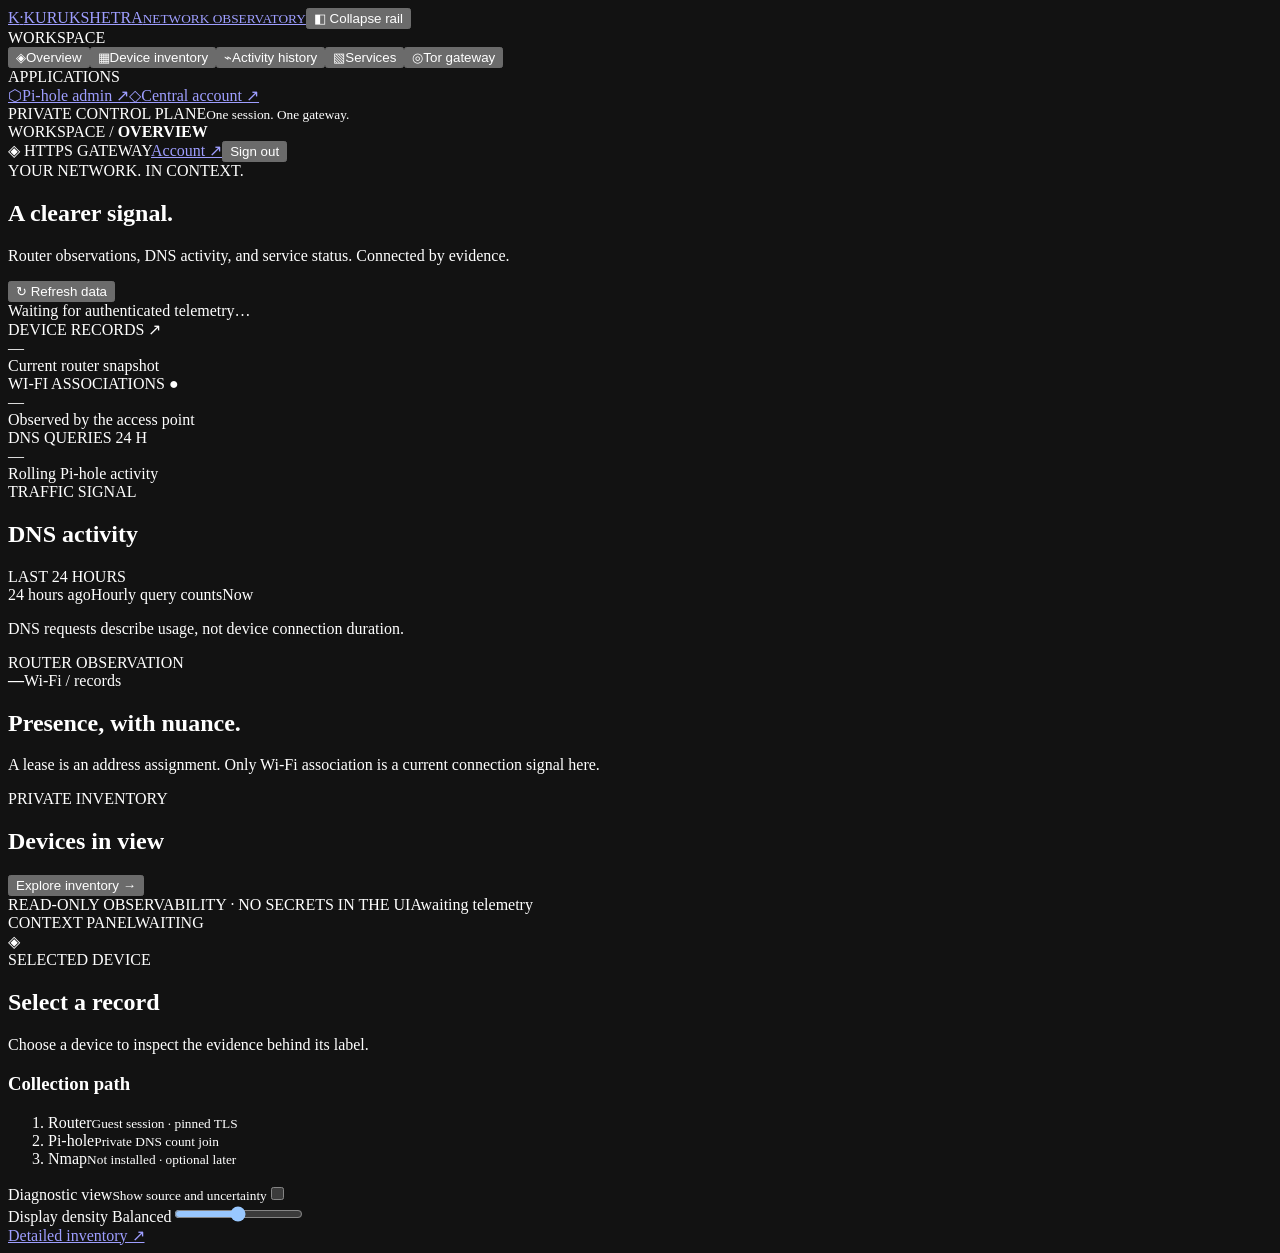
==== config/portal/www/index.html @ 66571d4a "Add authenticated network observatory and harden HTTPS gateway" ====
<!doctype html>
<html lang="en"><head><meta charset="utf-8"><meta name="viewport" content="width=device-width,initial-scale=1"><meta name="color-scheme" content="dark"><title>Kurukshetra · Network observatory</title><link rel="stylesheet" href="/portal.css"><script src="/portal.js" defer></script></head>
<body><div class="app-shell" id="app-shell">
<aside class="nav-rail"><a class="brand" href="/" aria-label="Kurukshetra home"><span class="brand-mark">K<span>·</span></span><span class="brand-copy">KURUKSHETRA<small>NETWORK OBSERVATORY</small></span></a><button class="rail-toggle" id="collapse-nav" aria-expanded="true" aria-label="Collapse navigation">◧ <span>Collapse rail</span></button><div class="nav-label">WORKSPACE</div><nav aria-label="Workspace"><button class="nav-item active" data-view="overview" aria-current="page"><span class="nav-icon">◈</span><span>Overview</span></button><button class="nav-item" data-view="devices"><span class="nav-icon">▦</span><span>Device inventory</span></button><button class="nav-item" data-view="activity"><span class="nav-icon">⌁</span><span>Activity history</span></button><button class="nav-item" data-view="services"><span class="nav-icon">▧</span><span>Services</span></button><button class="nav-item" data-view="tor"><span class="nav-icon">◎</span><span>Tor gateway</span></button></nav><div class="nav-label">APPLICATIONS</div><nav aria-label="Applications"><a class="nav-item" href="/admin/"><span class="nav-icon">⬡</span><span>Pi-hole admin ↗</span></a><a class="nav-item" href="/auth/"><span class="nav-icon">◇</span><span>Central account ↗</span></a></nav><div class="rail-bottom"><span class="status-dot"></span><span>PRIVATE CONTROL PLANE<small>One session. One gateway.</small></span></div></aside>
<div class="workspace"><header class="topbar"><div class="breadcrumb">WORKSPACE <span>/</span> <strong id="breadcrumb-current">OVERVIEW</strong></div><div class="top-actions"><span class="secure-badge">◈ HTTPS GATEWAY</span><a href="/auth/" class="account-link">Account ↗</a><button id="logout" class="icon-button">Sign out</button></div></header>
<main><section class="page-heading"><div><div class="eyebrow">YOUR NETWORK. IN CONTEXT.</div><h1 id="page-title">A clearer signal.</h1><p id="page-description">Router observations, DNS activity, and service status. Connected by evidence.</p></div><button class="button" id="refresh">↻ Refresh data</button></section>
<div id="notice" class="notice" role="status" aria-live="polite">Waiting for authenticated telemetry…</div>
<section class="metrics" aria-label="Observed network summary"><article class="metric glass"><div class="metric-label">DEVICE RECORDS <span>↗</span></div><div class="metric-value" id="record-count">—</div><div class="metric-note">Current router snapshot</div></article><article class="metric glass"><div class="metric-label">WI-FI ASSOCIATIONS <span class="cyan">●</span></div><div class="metric-value" id="wifi-count">—</div><div class="metric-note">Observed by the access point</div></article><article class="metric glass"><div class="metric-label">DNS QUERIES <span>24 H</span></div><div class="metric-value" id="query-count">—</div><div class="metric-note">Rolling Pi-hole activity</div></article></section>
<section class="view-panel" id="view-overview"><div class="chart-layout"><article class="glass chart-card"><div class="panel-heading"><div><div class="eyebrow">TRAFFIC SIGNAL</div><h2>DNS activity</h2></div><span class="badge">LAST 24 HOURS</span></div><div id="dns-chart" class="dns-chart" role="img" aria-label="DNS history unavailable"></div><div class="chart-axis"><span>24 hours ago</span><span>Hourly query counts</span><span>Now</span></div><p class="chart-note">DNS requests describe usage, not device connection duration.</p></article><article class="glass association-card"><div class="eyebrow">ROUTER OBSERVATION</div><div class="ring" id="association-ring" role="progressbar" aria-label="Observed Wi-Fi associations out of router records"><div><strong id="association-fraction">—</strong><span>Wi-Fi / records</span></div></div><h2>Presence, with nuance.</h2><p>A lease is an address assignment. Only Wi-Fi association is a current connection signal here.</p></article></div><div class="section-heading"><div><div class="eyebrow">PRIVATE INVENTORY</div><h2>Devices in view</h2></div><button class="text-button" id="all-devices">Explore inventory →</button></div><div id="overview-devices" class="device-grid"></div></section>
<section class="view-panel" id="view-devices" hidden><div class="inventory-toolbar"><label class="search-label"><span>⌕</span><input id="search" type="search" placeholder="Search name, address, or device hint" aria-label="Search devices"></label><div class="filter-group" aria-label="Device filter"><button class="filter active" data-filter="all" aria-pressed="true">All records</button><button class="filter" data-filter="wifi" aria-pressed="false">Wi-Fi observed</button><button class="filter" data-filter="lease" aria-pressed="false">Lease only</button></div></div><div id="devices" class="device-grid"></div><p class="small-note">Device types are inferred from router hostnames. Private MAC addresses may rotate. No port or OS scan is running.</p></section>
<section class="view-panel" id="view-activity" hidden><article class="glass history-card"><div class="panel-heading"><h2>Observation history</h2><span class="badge">ROLLING 24 H</span></div><p class="small-note">History starts with collection. First observed is not the actual connection time; polling can miss short connections.</p><div class="table-wrap"><table><thead><tr><th>Device</th><th>First observed</th><th>Last observed</th><th>Wi-Fi samples</th></tr></thead><tbody id="history"></tbody></table></div></article></section>
<section class="view-panel" id="view-services" hidden><div id="services" class="device-grid"></div><p class="small-note">Container health is a service signal, not an end-to-end guarantee.</p></section>
<section class="view-panel" id="view-tor" hidden><article class="glass tor-card"><div class="panel-heading"><h2>Tor gateway</h2><span class="badge">PRIVATE CONNECTION GUIDE</span></div><p>Use an individually provisioned WireGuard profile for every client. Private keys are never distributed by this portal.</p><div id="tor-peers"></div><div id="tor-metrics" class="tor-metrics"></div><h3>Client tools</h3><p>Download and review the controller and its helper before installation. These links require your central session.</p><div class="download-grid"><div><h3>Ubuntu</h3><a href="/client/ubuntu/tor-client.sh" download>Client controller ↓</a><a href="/client/ubuntu/trial.sh" download>Trial helper ↓</a><a href="/client/ubuntu/open-tor-browser.sh" download>Browser helper ↓</a><pre>sudo kurukshetra-tor connect
sudo kurukshetra-tor status
sudo kurukshetra-tor disconnect</pre></div><div><h3>Windows</h3><a href="/client/windows/windows-tor.ps1" download>Client controller ↓</a><a href="/client/windows/open-tor-browser.ps1" download>Browser helper ↓</a><a href="/client/windows/install-shortcuts.ps1" download>Desktop shortcuts ↓</a><p>Use the installed Connect Tor shortcut. Persistent Windows mode starts with the OS. Stop explicitly disables startup; Uninstall removes the service.</p></div></div><p class="small-note">Ordinary browsers use a separate SOCKS-configured profile. They do not provide Tor Browser’s fingerprint protections. Use the documented private peer setup before connecting.</p></article></section>
<footer><span>READ-ONLY OBSERVABILITY <i>·</i> NO SECRETS IN THE UI</span><span id="last-refresh">Awaiting telemetry</span></footer></main></div>
<aside class="telemetry-panel"><div class="telemetry-top"><span class="eyebrow">CONTEXT PANEL</span><span class="live-chip" id="snapshot-chip">WAITING</span></div><div class="selected-icon">◈</div><div class="eyebrow">SELECTED DEVICE</div><h2 id="selected-name">Select a record</h2><p id="selected-description">Choose a device to inspect the evidence behind its label.</p><dl id="selected-details"></dl><div class="telemetry-divider"></div><h3>Collection path</h3><ol class="source-path"><li><span class="path-dot"></span><div>Router<small>Guest session · pinned TLS</small></div></li><li><span class="path-dot violet-dot"></span><div>Pi-hole<small>Private DNS count join</small></div></li><li><span class="path-dot muted-dot"></span><div>Nmap<small>Not installed · optional later</small></div></li></ol><div class="telemetry-divider"></div><label class="switch-row"><span>Diagnostic view<small>Show source and uncertainty</small></span><input id="diagnostics" type="checkbox" role="switch"></label><div class="density-control"><label for="density">Display density <span id="density-label">Balanced</span></label><input id="density" type="range" min="0" max="2" value="1" step="1"></div><div class="diagnostic-note" id="diagnostic-note" hidden>Presentation only. No network scan or gateway configuration is changed. OS hints are not verified, and DNS joins can be affected by address reassignment.</div><a class="text-button telemetry-link" href="/inventory/">Detailed inventory ↗</a></aside>
</div></body></html>
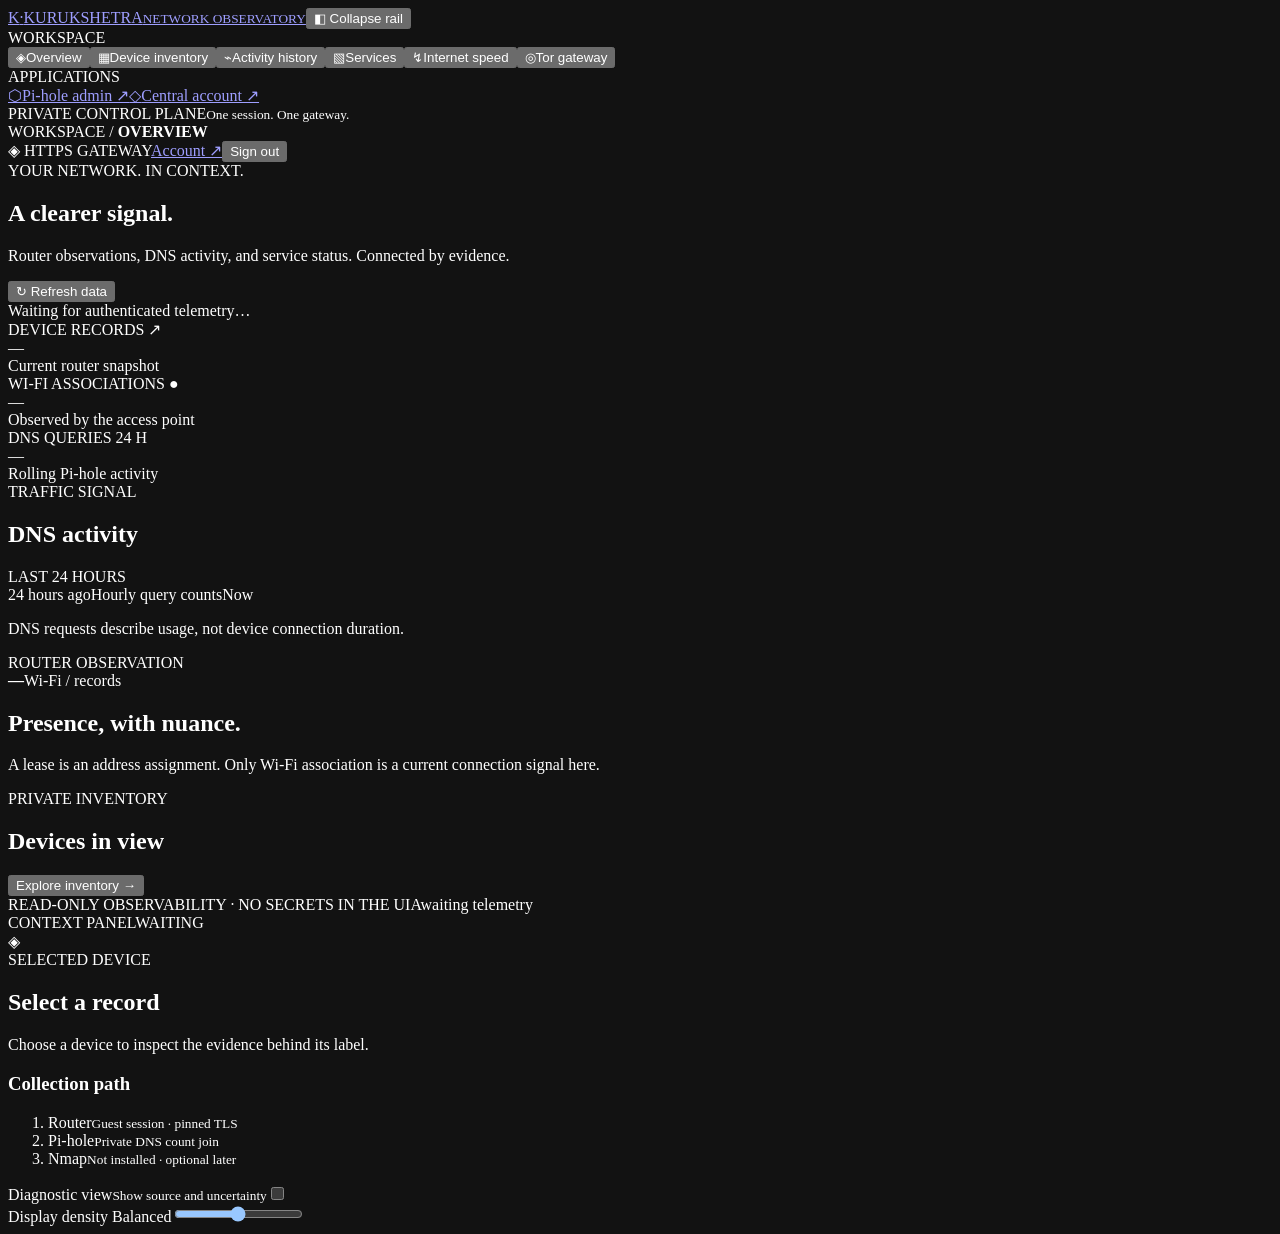
==== commit 0d626e0c: "Add home and Tor speed telemetry and retire legacy inventory UI" ====
--- a/config/portal/www/index.html
+++ b/config/portal/www/index.html
@@ -1,7 +1,7 @@
 <!doctype html>
 <html lang="en"><head><meta charset="utf-8"><meta name="viewport" content="width=device-width,initial-scale=1"><meta name="color-scheme" content="dark"><title>Kurukshetra · Network observatory</title><link rel="stylesheet" href="/portal.css"><script src="/portal.js" defer></script></head>
 <body><div class="app-shell" id="app-shell">
-<aside class="nav-rail"><a class="brand" href="/" aria-label="Kurukshetra home"><span class="brand-mark">K<span>·</span></span><span class="brand-copy">KURUKSHETRA<small>NETWORK OBSERVATORY</small></span></a><button class="rail-toggle" id="collapse-nav" aria-expanded="true" aria-label="Collapse navigation">◧ <span>Collapse rail</span></button><div class="nav-label">WORKSPACE</div><nav aria-label="Workspace"><button class="nav-item active" data-view="overview" aria-current="page"><span class="nav-icon">◈</span><span>Overview</span></button><button class="nav-item" data-view="devices"><span class="nav-icon">▦</span><span>Device inventory</span></button><button class="nav-item" data-view="activity"><span class="nav-icon">⌁</span><span>Activity history</span></button><button class="nav-item" data-view="services"><span class="nav-icon">▧</span><span>Services</span></button><button class="nav-item" data-view="tor"><span class="nav-icon">◎</span><span>Tor gateway</span></button></nav><div class="nav-label">APPLICATIONS</div><nav aria-label="Applications"><a class="nav-item" href="/admin/"><span class="nav-icon">⬡</span><span>Pi-hole admin ↗</span></a><a class="nav-item" href="/auth/"><span class="nav-icon">◇</span><span>Central account ↗</span></a></nav><div class="rail-bottom"><span class="status-dot"></span><span>PRIVATE CONTROL PLANE<small>One session. One gateway.</small></span></div></aside>
+<aside class="nav-rail"><a class="brand" href="/" aria-label="Kurukshetra home"><span class="brand-mark">K<span>·</span></span><span class="brand-copy">KURUKSHETRA<small>NETWORK OBSERVATORY</small></span></a><button class="rail-toggle" id="collapse-nav" aria-expanded="true" aria-label="Collapse navigation">◧ <span>Collapse rail</span></button><div class="nav-label">WORKSPACE</div><nav aria-label="Workspace"><button class="nav-item active" data-view="overview" aria-label="Overview" aria-current="page"><span class="nav-icon">◈</span><span>Overview</span></button><button class="nav-item" data-view="devices" aria-label="Device inventory"><span class="nav-icon">▦</span><span>Device inventory</span></button><button class="nav-item" data-view="activity" aria-label="Activity history"><span class="nav-icon">⌁</span><span>Activity history</span></button><button class="nav-item" data-view="services" aria-label="Services"><span class="nav-icon">▧</span><span>Services</span></button><button class="nav-item" data-view="speed" aria-label="Internet speed"><span class="nav-icon">↯</span><span>Internet speed</span></button><button class="nav-item" data-view="tor" aria-label="Tor gateway"><span class="nav-icon">◎</span><span>Tor gateway</span></button></nav><div class="nav-label">APPLICATIONS</div><nav aria-label="Applications"><a class="nav-item" href="/admin/"><span class="nav-icon">⬡</span><span>Pi-hole admin ↗</span></a><a class="nav-item" href="/auth/"><span class="nav-icon">◇</span><span>Central account ↗</span></a></nav><div class="rail-bottom"><span class="status-dot"></span><span>PRIVATE CONTROL PLANE<small>One session. One gateway.</small></span></div></aside>
 <div class="workspace"><header class="topbar"><div class="breadcrumb">WORKSPACE <span>/</span> <strong id="breadcrumb-current">OVERVIEW</strong></div><div class="top-actions"><span class="secure-badge">◈ HTTPS GATEWAY</span><a href="/auth/" class="account-link">Account ↗</a><button id="logout" class="icon-button">Sign out</button></div></header>
 <main><section class="page-heading"><div><div class="eyebrow">YOUR NETWORK. IN CONTEXT.</div><h1 id="page-title">A clearer signal.</h1><p id="page-description">Router observations, DNS activity, and service status. Connected by evidence.</p></div><button class="button" id="refresh">↻ Refresh data</button></section>
 <div id="notice" class="notice" role="status" aria-live="polite">Waiting for authenticated telemetry…</div>
@@ -10,9 +10,10 @@
 <section class="view-panel" id="view-devices" hidden><div class="inventory-toolbar"><label class="search-label"><span>⌕</span><input id="search" type="search" placeholder="Search name, address, or device hint" aria-label="Search devices"></label><div class="filter-group" aria-label="Device filter"><button class="filter active" data-filter="all" aria-pressed="true">All records</button><button class="filter" data-filter="wifi" aria-pressed="false">Wi-Fi observed</button><button class="filter" data-filter="lease" aria-pressed="false">Lease only</button></div></div><div id="devices" class="device-grid"></div><p class="small-note">Device types are inferred from router hostnames. Private MAC addresses may rotate. No port or OS scan is running.</p></section>
 <section class="view-panel" id="view-activity" hidden><article class="glass history-card"><div class="panel-heading"><h2>Observation history</h2><span class="badge">ROLLING 24 H</span></div><p class="small-note">History starts with collection. First observed is not the actual connection time; polling can miss short connections.</p><div class="table-wrap"><table><thead><tr><th>Device</th><th>First observed</th><th>Last observed</th><th>Wi-Fi samples</th></tr></thead><tbody id="history"></tbody></table></div></article></section>
 <section class="view-panel" id="view-services" hidden><div id="services" class="device-grid"></div><p class="small-note">Container health is a service signal, not an end-to-end guarantee.</p></section>
+<section class="view-panel" id="view-speed" hidden><article class="glass speed-intro"><div class="panel-heading"><div><div class="eyebrow">TWO PATHS. SEPARATE MEASUREMENTS.</div><h2>Connection speed</h2></div><span class="badge">EVERY 15 MINUTES</span></div><p>Tests run on the Pi. Home Internet uses its normal connection; Tor uses the gateway’s SOCKS connection, with no direct fallback.</p><p class="small-note">Bounded single-request samples include connection overhead and may underestimate maximum line speed. HTTPS response time includes connection setup; it is not ICMP ping. Refresh data retrieves the latest saved results and does not start another test.</p></article><div id="speed-results" class="speed-grid" aria-live="polite"></div><p class="small-note">Measurement target: Cloudflare. Home samples use up to 4 MiB down + 1 MiB up; Tor samples use 256 KiB down + 64 KiB up. Failures are shown as unavailable, never zero speed.</p></section>
 <section class="view-panel" id="view-tor" hidden><article class="glass tor-card"><div class="panel-heading"><h2>Tor gateway</h2><span class="badge">PRIVATE CONNECTION GUIDE</span></div><p>Use an individually provisioned WireGuard profile for every client. Private keys are never distributed by this portal.</p><div id="tor-peers"></div><div id="tor-metrics" class="tor-metrics"></div><h3>Client tools</h3><p>Download and review the controller and its helper before installation. These links require your central session.</p><div class="download-grid"><div><h3>Ubuntu</h3><a href="/client/ubuntu/tor-client.sh" download>Client controller ↓</a><a href="/client/ubuntu/trial.sh" download>Trial helper ↓</a><a href="/client/ubuntu/open-tor-browser.sh" download>Browser helper ↓</a><pre>sudo kurukshetra-tor connect
 sudo kurukshetra-tor status
 sudo kurukshetra-tor disconnect</pre></div><div><h3>Windows</h3><a href="/client/windows/windows-tor.ps1" download>Client controller ↓</a><a href="/client/windows/open-tor-browser.ps1" download>Browser helper ↓</a><a href="/client/windows/install-shortcuts.ps1" download>Desktop shortcuts ↓</a><p>Use the installed Connect Tor shortcut. Persistent Windows mode starts with the OS. Stop explicitly disables startup; Uninstall removes the service.</p></div></div><p class="small-note">Ordinary browsers use a separate SOCKS-configured profile. They do not provide Tor Browser’s fingerprint protections. Use the documented private peer setup before connecting.</p></article></section>
 <footer><span>READ-ONLY OBSERVABILITY <i>·</i> NO SECRETS IN THE UI</span><span id="last-refresh">Awaiting telemetry</span></footer></main></div>
-<aside class="telemetry-panel"><div class="telemetry-top"><span class="eyebrow">CONTEXT PANEL</span><span class="live-chip" id="snapshot-chip">WAITING</span></div><div class="selected-icon">◈</div><div class="eyebrow">SELECTED DEVICE</div><h2 id="selected-name">Select a record</h2><p id="selected-description">Choose a device to inspect the evidence behind its label.</p><dl id="selected-details"></dl><div class="telemetry-divider"></div><h3>Collection path</h3><ol class="source-path"><li><span class="path-dot"></span><div>Router<small>Guest session · pinned TLS</small></div></li><li><span class="path-dot violet-dot"></span><div>Pi-hole<small>Private DNS count join</small></div></li><li><span class="path-dot muted-dot"></span><div>Nmap<small>Not installed · optional later</small></div></li></ol><div class="telemetry-divider"></div><label class="switch-row"><span>Diagnostic view<small>Show source and uncertainty</small></span><input id="diagnostics" type="checkbox" role="switch"></label><div class="density-control"><label for="density">Display density <span id="density-label">Balanced</span></label><input id="density" type="range" min="0" max="2" value="1" step="1"></div><div class="diagnostic-note" id="diagnostic-note" hidden>Presentation only. No network scan or gateway configuration is changed. OS hints are not verified, and DNS joins can be affected by address reassignment.</div><a class="text-button telemetry-link" href="/inventory/">Detailed inventory ↗</a></aside>
+<aside class="telemetry-panel"><div class="telemetry-top"><span class="eyebrow">CONTEXT PANEL</span><span class="live-chip" id="snapshot-chip">WAITING</span></div><div class="selected-icon">◈</div><div class="eyebrow">SELECTED DEVICE</div><h2 id="selected-name">Select a record</h2><p id="selected-description">Choose a device to inspect the evidence behind its label.</p><dl id="selected-details"></dl><div class="telemetry-divider"></div><h3>Collection path</h3><ol class="source-path"><li><span class="path-dot"></span><div>Router<small>Guest session · pinned TLS</small></div></li><li><span class="path-dot violet-dot"></span><div>Pi-hole<small>Private DNS count join</small></div></li><li><span class="path-dot muted-dot"></span><div>Nmap<small>Not installed · optional later</small></div></li></ol><div class="telemetry-divider"></div><label class="switch-row"><span>Diagnostic view<small>Show source and uncertainty</small></span><input id="diagnostics" type="checkbox" role="switch"></label><div class="density-control"><label for="density">Display density <span id="density-label">Balanced</span></label><input id="density" type="range" min="0" max="2" value="1" step="1"></div><div class="diagnostic-note" id="diagnostic-note" hidden>Presentation only. No network scan or gateway configuration is changed. OS hints are not verified, and DNS joins can be affected by address reassignment.</div></aside>
 </div></body></html>
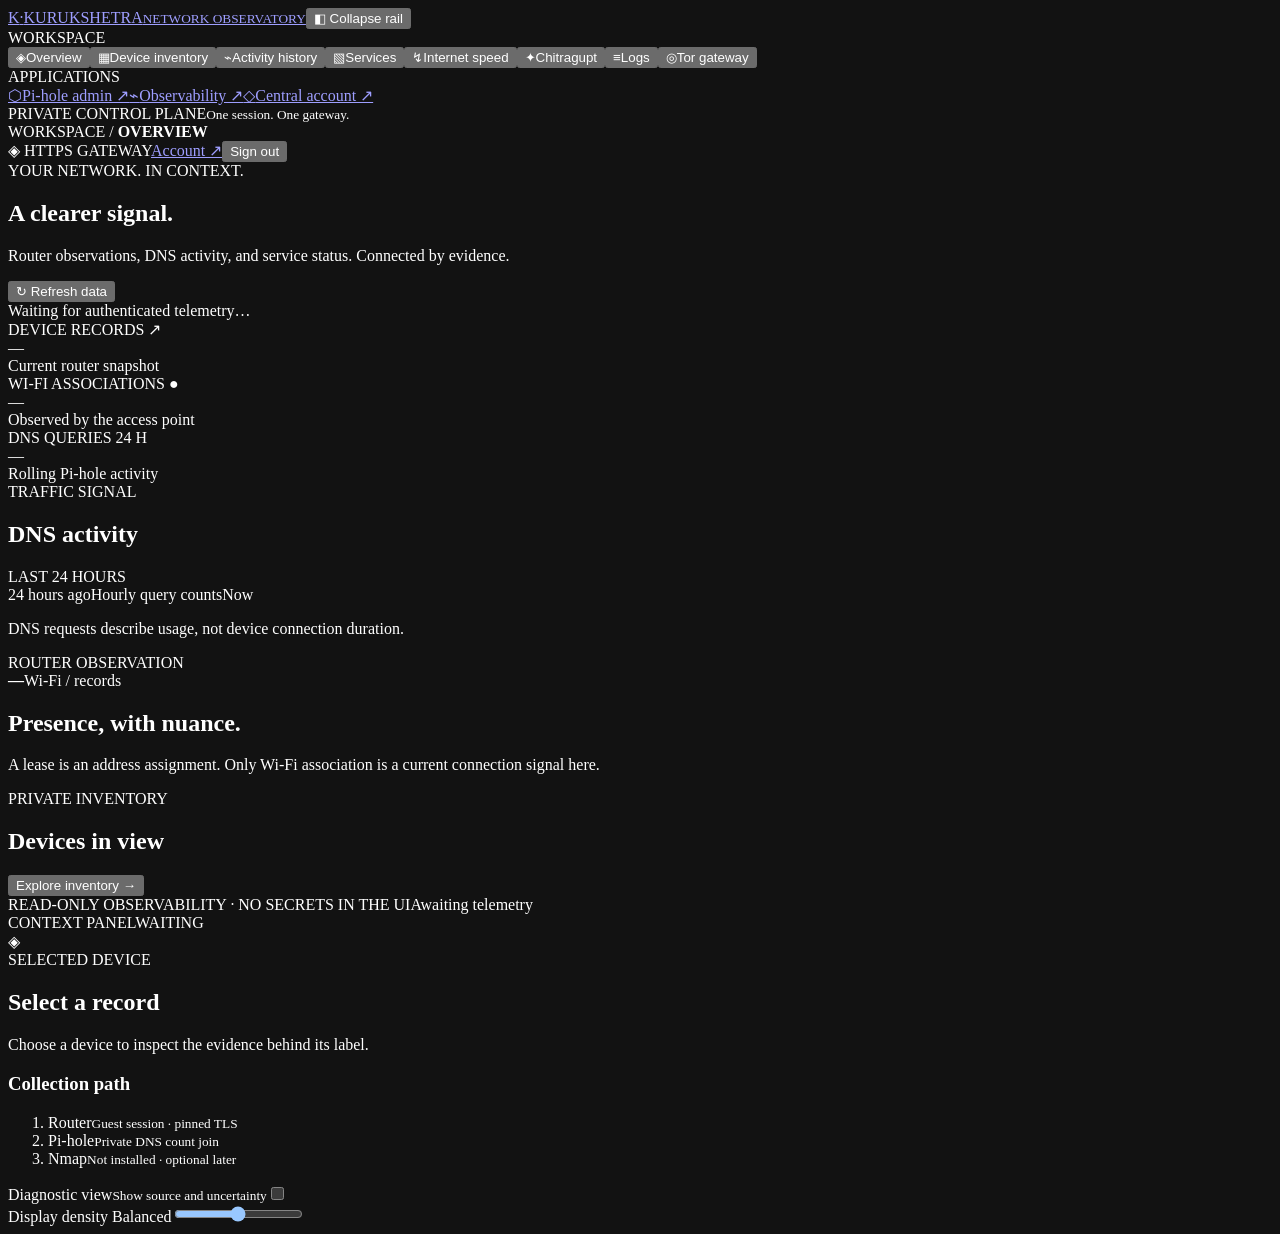
==== commit bfb9b793: "Integrate Chitragupt, private observability and bounded log events" ====
--- a/config/portal/www/index.html
+++ b/config/portal/www/index.html
@@ -1,7 +1,7 @@
 <!doctype html>
 <html lang="en"><head><meta charset="utf-8"><meta name="viewport" content="width=device-width,initial-scale=1"><meta name="color-scheme" content="dark"><title>Kurukshetra · Network observatory</title><link rel="stylesheet" href="/portal.css"><script src="/portal.js" defer></script></head>
 <body><div class="app-shell" id="app-shell">
-<aside class="nav-rail"><a class="brand" href="/" aria-label="Kurukshetra home"><span class="brand-mark">K<span>·</span></span><span class="brand-copy">KURUKSHETRA<small>NETWORK OBSERVATORY</small></span></a><button class="rail-toggle" id="collapse-nav" aria-expanded="true" aria-label="Collapse navigation">◧ <span>Collapse rail</span></button><div class="nav-label">WORKSPACE</div><nav aria-label="Workspace"><button class="nav-item active" data-view="overview" aria-label="Overview" aria-current="page"><span class="nav-icon">◈</span><span>Overview</span></button><button class="nav-item" data-view="devices" aria-label="Device inventory"><span class="nav-icon">▦</span><span>Device inventory</span></button><button class="nav-item" data-view="activity" aria-label="Activity history"><span class="nav-icon">⌁</span><span>Activity history</span></button><button class="nav-item" data-view="services" aria-label="Services"><span class="nav-icon">▧</span><span>Services</span></button><button class="nav-item" data-view="speed" aria-label="Internet speed"><span class="nav-icon">↯</span><span>Internet speed</span></button><button class="nav-item" data-view="tor" aria-label="Tor gateway"><span class="nav-icon">◎</span><span>Tor gateway</span></button></nav><div class="nav-label">APPLICATIONS</div><nav aria-label="Applications"><a class="nav-item" href="/admin/"><span class="nav-icon">⬡</span><span>Pi-hole admin ↗</span></a><a class="nav-item" href="/auth/"><span class="nav-icon">◇</span><span>Central account ↗</span></a></nav><div class="rail-bottom"><span class="status-dot"></span><span>PRIVATE CONTROL PLANE<small>One session. One gateway.</small></span></div></aside>
+<aside class="nav-rail"><a class="brand" href="/" aria-label="Kurukshetra home"><span class="brand-mark">K<span>·</span></span><span class="brand-copy">KURUKSHETRA<small>NETWORK OBSERVATORY</small></span></a><button class="rail-toggle" id="collapse-nav" aria-expanded="true" aria-label="Collapse navigation">◧ <span>Collapse rail</span></button><div class="nav-label">WORKSPACE</div><nav aria-label="Workspace"><button class="nav-item active" data-view="overview" aria-label="Overview" aria-current="page"><span class="nav-icon">◈</span><span>Overview</span></button><button class="nav-item" data-view="devices" aria-label="Device inventory"><span class="nav-icon">▦</span><span>Device inventory</span></button><button class="nav-item" data-view="activity" aria-label="Activity history"><span class="nav-icon">⌁</span><span>Activity history</span></button><button class="nav-item" data-view="services" aria-label="Services"><span class="nav-icon">▧</span><span>Services</span></button><button class="nav-item" data-view="speed" aria-label="Internet speed"><span class="nav-icon">↯</span><span>Internet speed</span></button><button class="nav-item" data-view="chitragupt" aria-label="Chitragupt"><span class="nav-icon">✦</span><span>Chitragupt</span></button><button class="nav-item" data-view="logs" aria-label="Logs"><span class="nav-icon">≡</span><span>Logs</span></button><button class="nav-item" data-view="tor" aria-label="Tor gateway"><span class="nav-icon">◎</span><span>Tor gateway</span></button></nav><div class="nav-label">APPLICATIONS</div><nav aria-label="Applications"><a class="nav-item" href="/admin/"><span class="nav-icon">⬡</span><span>Pi-hole admin ↗</span></a><a class="nav-item" href="/grafana/d/kurukshetra-overview/operations" aria-label="Observability"><span class="nav-icon">⌁</span><span>Observability ↗</span></a><a class="nav-item" href="/auth/"><span class="nav-icon">◇</span><span>Central account ↗</span></a></nav><div class="rail-bottom"><span class="status-dot"></span><span>PRIVATE CONTROL PLANE<small>One session. One gateway.</small></span></div></aside>
 <div class="workspace"><header class="topbar"><div class="breadcrumb">WORKSPACE <span>/</span> <strong id="breadcrumb-current">OVERVIEW</strong></div><div class="top-actions"><span class="secure-badge">◈ HTTPS GATEWAY</span><a href="/auth/" class="account-link">Account ↗</a><button id="logout" class="icon-button">Sign out</button></div></header>
 <main><section class="page-heading"><div><div class="eyebrow">YOUR NETWORK. IN CONTEXT.</div><h1 id="page-title">A clearer signal.</h1><p id="page-description">Router observations, DNS activity, and service status. Connected by evidence.</p></div><button class="button" id="refresh">↻ Refresh data</button></section>
 <div id="notice" class="notice" role="status" aria-live="polite">Waiting for authenticated telemetry…</div>
@@ -11,6 +11,8 @@
 <section class="view-panel" id="view-activity" hidden><article class="glass history-card"><div class="panel-heading"><h2>Observation history</h2><span class="badge">ROLLING 24 H</span></div><p class="small-note">History starts with collection. First observed is not the actual connection time; polling can miss short connections.</p><div class="table-wrap"><table><thead><tr><th>Device</th><th>First observed</th><th>Last observed</th><th>Wi-Fi samples</th></tr></thead><tbody id="history"></tbody></table></div></article></section>
 <section class="view-panel" id="view-services" hidden><div id="services" class="device-grid"></div><p class="small-note">Container health is a service signal, not an end-to-end guarantee.</p></section>
 <section class="view-panel" id="view-speed" hidden><article class="glass speed-intro"><div class="panel-heading"><div><div class="eyebrow">TWO PATHS. SEPARATE MEASUREMENTS.</div><h2>Connection speed</h2></div><span class="badge">EVERY 15 MINUTES</span></div><p>Tests run on the Pi. Home Internet uses its normal connection; Tor uses the gateway’s SOCKS connection, with no direct fallback.</p><p class="small-note">Bounded single-request samples include connection overhead and may underestimate maximum line speed. HTTPS response time includes connection setup; it is not ICMP ping. Refresh data retrieves the latest saved results and does not start another test.</p></article><div id="speed-results" class="speed-grid" aria-live="polite"></div><p class="small-note">Measurement target: Cloudflare. Home samples use up to 4 MiB down + 1 MiB up; Tor samples use 256 KiB down + 64 KiB up. Failures are shown as unavailable, never zero speed.</p></section>
+<section class="view-panel" id="view-chitragupt" hidden><article class="glass bot-intro"><div class="panel-heading"><div><div class="eyebrow">TELEGRAM BOT · READ-ONLY INTEGRATION</div><h2>Chitragupt</h2></div><span class="badge" id="bot-freshness">WAITING</span></div><p>Runtime signals and aggregate registry counts from the bot already running on the Pi. No Telegram identities, chat titles, messages or credentials are shown.</p><p class="small-note">The bot remains in its existing Compose project. Portal access does not grant Telegram administrative permissions or modify the bot’s own role rules.</p></article><p><a class="text-button" href="/grafana/d/chitragupt/runtime-and-registry">Open Chitragupt metrics ↗</a> · <button class="text-button" id="bot-logs">View operational events →</button></p><div id="bot-runtime" class="metrics"></div><article class="glass bot-intro"><h2>Registry overview</h2><p class="small-note">Registered identities and chats are stored records, not active member or online counts.</p><div id="bot-registry" class="metrics"></div><div class="bot-distribution"><div><h3>User identities by stored role level</h3><div id="bot-roles"></div></div><div><h3>Registered chat types</h3><div id="bot-chat-types"></div></div></div></article><p class="small-note" id="bot-observation">Waiting for a saved snapshot.</p><p class="small-note">Application heartbeat and Telegram request latency are not instrumented yet. A running container does not prove Telegram connectivity. No messages or management commands are sent by this dashboard.</p></section>
+<section class="view-panel" id="view-logs" hidden><article class="glass log-card"><div class="panel-heading"><div><div class="eyebrow">BOUNDED · PRIVATE · READ-ONLY</div><h2>Operational log events</h2></div><span class="badge" id="logs-freshness">WAITING</span></div><p>Sanitized categories from recent container logs. Original messages, identities, addresses and credentials are never copied into this view.</p><p class="small-note">Collected every minute · up to 24 hours · latest 2,000 events total · at most 200 input lines per service per collection. Categories are inferred from log wording, not verified incidents. Unrecognized lines are omitted. Use SSH for full diagnostic messages.</p><div class="log-filters"><label for="log-service">Service</label><select id="log-service"><option value="all">All services</option></select><label for="log-level">Severity</label><select id="log-level"><option value="all">All severities</option><option value="warning">Warning and above</option><option value="error">Error and critical</option></select></div><p id="logs-summary" class="small-note" aria-live="polite">Waiting for collection.</p><div class="table-wrap"><table><thead><tr><th>Observed time</th><th>Service</th><th>Severity</th><th>Event category</th></tr></thead><tbody id="log-events"></tbody></table></div><details><summary>Collection coverage</summary><div id="log-sources" class="small-note"></div></details><p id="logs-time" class="small-note"></p></article></section>
 <section class="view-panel" id="view-tor" hidden><article class="glass tor-card"><div class="panel-heading"><h2>Tor gateway</h2><span class="badge">PRIVATE CONNECTION GUIDE</span></div><p>Use an individually provisioned WireGuard profile for every client. Private keys are never distributed by this portal.</p><div id="tor-peers"></div><div id="tor-metrics" class="tor-metrics"></div><h3>Client tools</h3><p>Download and review the controller and its helper before installation. These links require your central session.</p><div class="download-grid"><div><h3>Ubuntu</h3><a href="/client/ubuntu/tor-client.sh" download>Client controller ↓</a><a href="/client/ubuntu/trial.sh" download>Trial helper ↓</a><a href="/client/ubuntu/open-tor-browser.sh" download>Browser helper ↓</a><pre>sudo kurukshetra-tor connect
 sudo kurukshetra-tor status
 sudo kurukshetra-tor disconnect</pre></div><div><h3>Windows</h3><a href="/client/windows/windows-tor.ps1" download>Client controller ↓</a><a href="/client/windows/open-tor-browser.ps1" download>Browser helper ↓</a><a href="/client/windows/install-shortcuts.ps1" download>Desktop shortcuts ↓</a><p>Use the installed Connect Tor shortcut. Persistent Windows mode starts with the OS. Stop explicitly disables startup; Uninstall removes the service.</p></div></div><p class="small-note">Ordinary browsers use a separate SOCKS-configured profile. They do not provide Tor Browser’s fingerprint protections. Use the documented private peer setup before connecting.</p></article></section>
